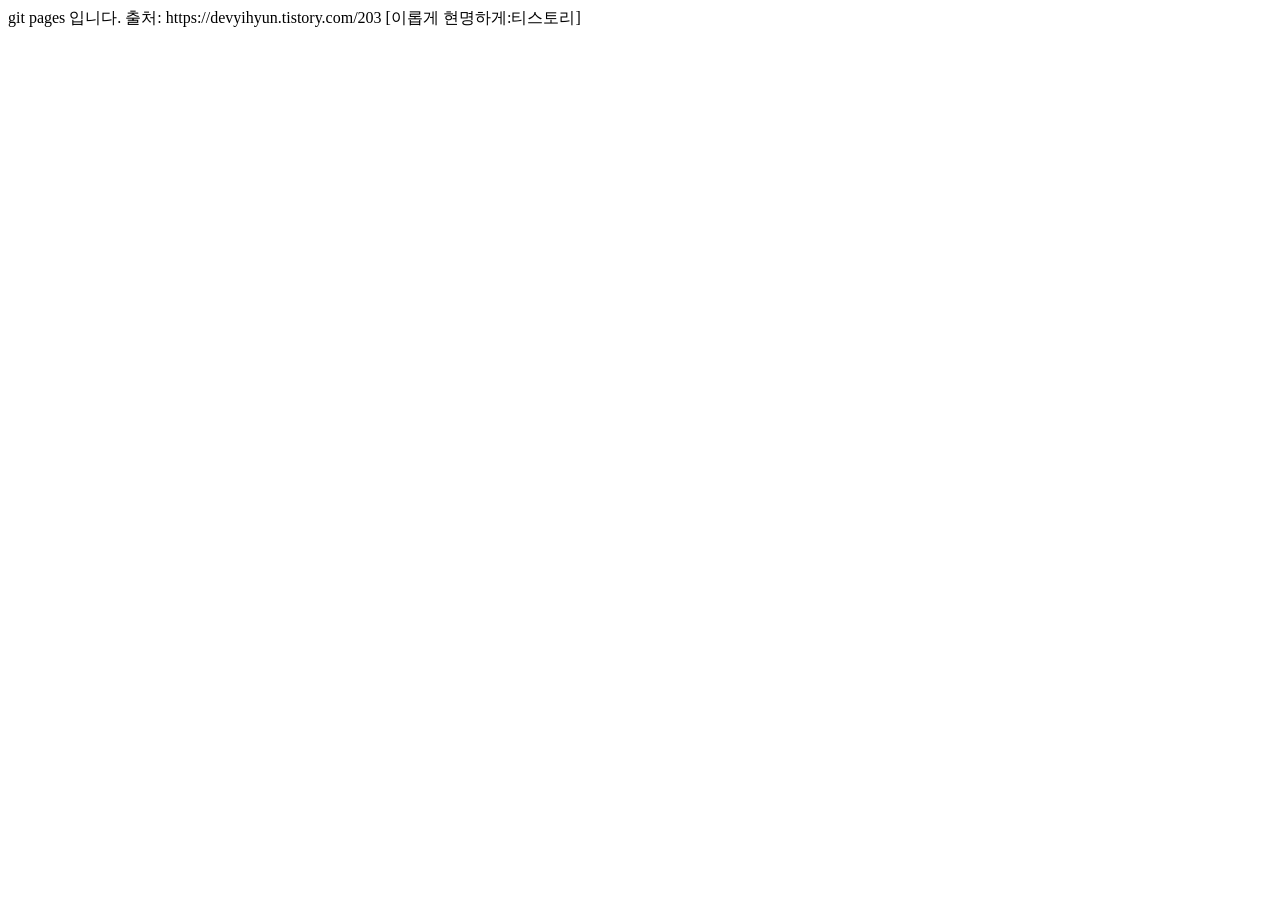
==== index.html @ c2d96368 "Add initial index.html file with basic structure and content" ====
<!-- index.html -->

<!DOCTYPE html>
<html lang="en">
<head>
    <meta charset="UTF-8">
    <meta name="viewport" content="width=device-width, initial-scale=1.0">
    <title>웹 호스팅</title>
</head>
<body>
    git pages 입니다.
</body>
</html>
출처: https://devyihyun.tistory.com/203 [이롭게 현명하게:티스토리]
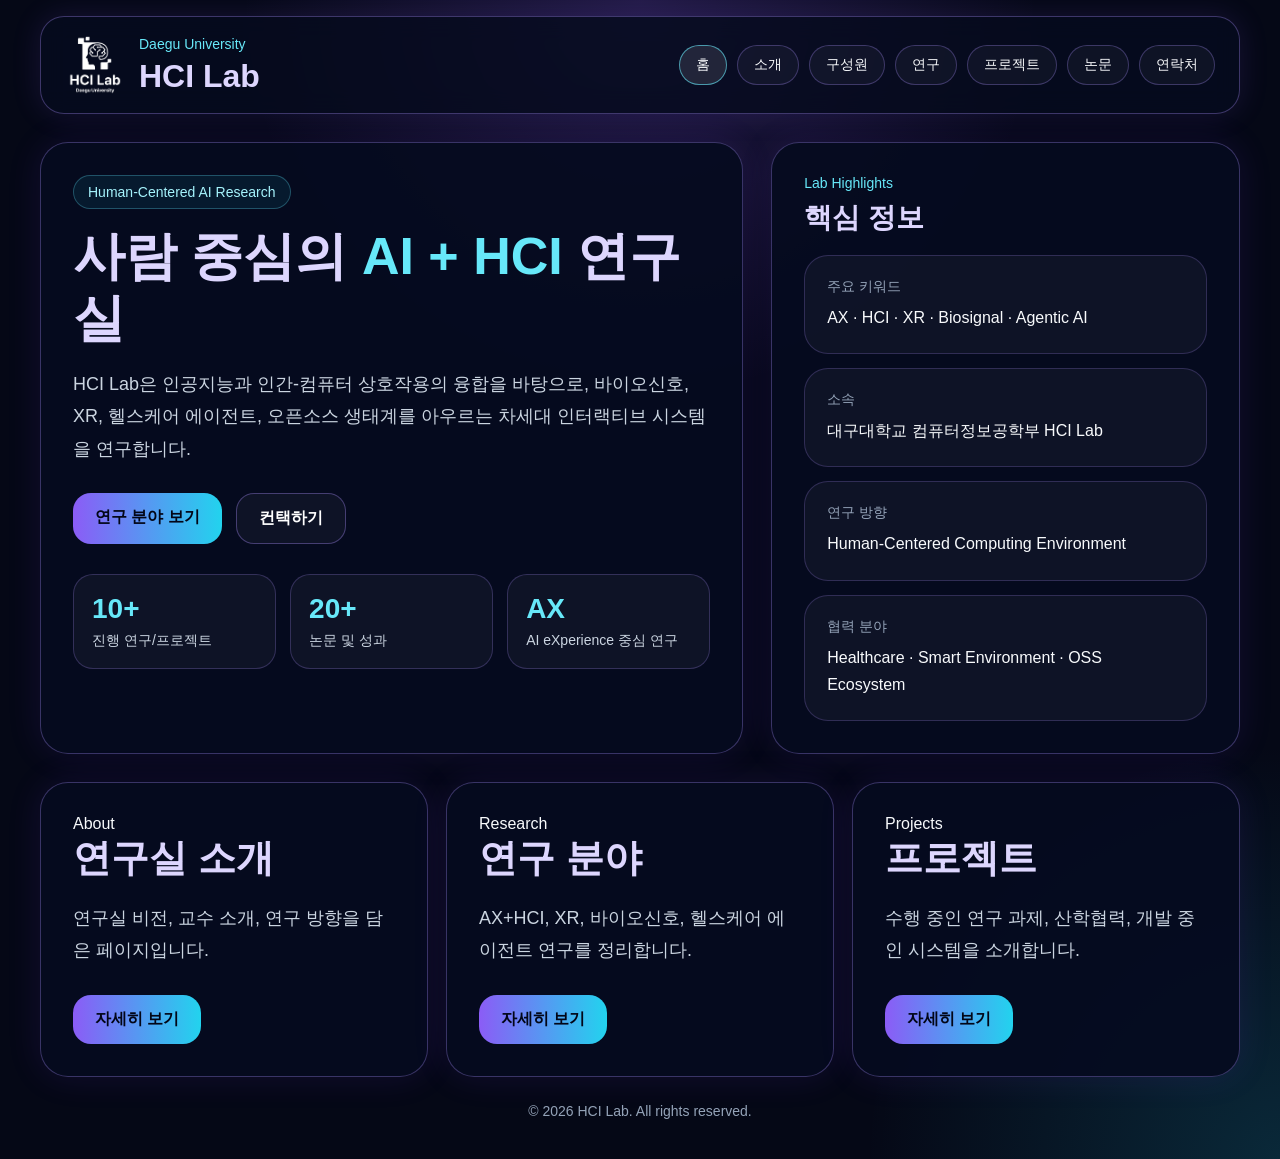
==== commit 09318c49: "03.27.22.09" ====
--- a/index.html
+++ b/index.html
@@ -1,14 +1,105 @@
-<!-- index.html -->
-
 <!DOCTYPE html>
-<html lang="en">
+<html lang="ko">
 <head>
-    <meta charset="UTF-8">
-    <meta name="viewport" content="width=device-width, initial-scale=1.0">
-    <title>웹 호스팅</title>
+  <meta charset="UTF-8" />
+  <meta name="viewport" content="width=device-width, initial-scale=1.0" />
+  <title>HCI Lab</title>
+  <link rel="stylesheet" href="styles.css" />
 </head>
 <body>
-    git pages 입니다.
+  <div class="container">
+    <header class="header">
+      <div class="header-row">
+        <div class="brand">
+            <img src="images/white_verti.png" alt="HCI Lab Logo" class="logo">
+
+            <div>
+                <div class="brand-small">Daegu University</div>
+                <h1 class="brand-title">HCI Lab</h1>
+            </div>
+        </div>
+        <nav class="nav">
+          <a href="index.html" class="active">홈</a>
+          <a href="about.html">소개</a>
+          <a href="members.html">구성원</a>
+          <a href="research.html">연구</a>
+          <a href="projects.html">프로젝트</a>
+          <a href="publications.html">논문</a>
+          <a href="contact.html">연락처</a>
+        </nav>
+      </div>
+    </header>
+
+    <section class="hero">
+      <div class="card">
+        <div class="badge">Human-Centered AI Research</div>
+        <h2>사람 중심의 <span class="accent">AI + HCI</span> 연구실</h2>
+        <p>
+          HCI Lab은 인공지능과 인간-컴퓨터 상호작용의 융합을 바탕으로,
+          바이오신호, XR, 헬스케어 에이전트, 오픈소스 생태계를 아우르는
+          차세대 인터랙티브 시스템을 연구합니다.
+        </p>
+        <div class="btn-group">
+          <a class="btn-primary" href="research.html">연구 분야 보기</a>
+          <a class="btn-secondary" href="contact.html">컨택하기</a>
+        </div>
+        <div class="stats">
+          <div class="stat"><strong>10+</strong><span class="label">진행 연구/프로젝트</span></div>
+          <div class="stat"><strong>20+</strong><span class="label">논문 및 성과</span></div>
+          <div class="stat"><strong>AX</strong><span class="label">AI eXperience 중심 연구</span></div>
+        </div>
+      </div>
+
+      <div class="card">
+        <div class="section-header" style="margin-bottom:18px;">
+          <div>
+            <div class="eyebrow">Lab Highlights</div>
+            <h3 style="font-size:28px;">핵심 정보</h3>
+          </div>
+        </div>
+        <div class="info-list">
+          <div class="info-item">
+            <div class="title">주요 키워드</div>
+            <div class="value">AX · HCI · XR · Biosignal · Agentic AI</div>
+          </div>
+          <div class="info-item">
+            <div class="title">소속</div>
+            <div class="value">대구대학교 컴퓨터정보공학부 HCI Lab</div>
+          </div>
+          <div class="info-item">
+            <div class="title">연구 방향</div>
+            <div class="value">Human-Centered Computing Environment</div>
+          </div>
+          <div class="info-item">
+            <div class="title">협력 분야</div>
+            <div class="value">Healthcare · Smart Environment · OSS Ecosystem</div>
+          </div>
+        </div>
+      </div>
+    </section>
+
+    <section class="section grid-3">
+      <div class="card">
+        <div class="eyebrow">About</div>
+        <h3 class="page-title">연구실 소개</h3>
+        <p class="text">연구실 비전, 교수 소개, 연구 방향을 담은 페이지입니다.</p>
+        <div class="btn-group"><a class="btn-primary" href="about.html">자세히 보기</a></div>
+      </div>
+      <div class="card">
+        <div class="eyebrow">Research</div>
+        <h3 class="page-title">연구 분야</h3>
+        <p class="text">AX+HCI, XR, 바이오신호, 헬스케어 에이전트 연구를 정리합니다.</p>
+        <div class="btn-group"><a class="btn-primary" href="research.html">자세히 보기</a></div>
+      </div>
+      <div class="card">
+        <div class="eyebrow">Projects</div>
+        <h3 class="page-title">프로젝트</h3>
+        <p class="text">수행 중인 연구 과제, 산학협력, 개발 중인 시스템을 소개합니다.</p>
+        <div class="btn-group"><a class="btn-primary" href="projects.html">자세히 보기</a></div>
+      </div>
+    </section>
+
+    <footer>© 2026 HCI Lab. All rights reserved.</footer>
+  </div>
 </body>
-</html>
-출처: https://devyihyun.tistory.com/203 [이롭게 현명하게:티스토리]+</html>
--- a/styles.css
+++ b/styles.css
@@ -0,0 +1,288 @@
+* { box-sizing: border-box; }
+html { scroll-behavior: smooth; }
+body {
+  margin: 0;
+  font-family: "Segoe UI", Arial, sans-serif;
+  background:
+    radial-gradient(circle at top, rgba(139, 92, 246, 0.22), transparent 30%),
+    radial-gradient(circle at bottom right, rgba(34, 211, 238, 0.16), transparent 24%),
+    #050816;
+  color: #f8fafc;
+}
+a { color: inherit; text-decoration: none; }
+.container {
+  width: min(1200px, calc(100% - 40px));
+  margin: 0 auto;
+}
+.header {
+  position: sticky;
+  top: 0;
+  z-index: 10;
+  margin-top: 16px;
+  padding: 18px 24px;
+  border: 1px solid rgba(167, 139, 250, 0.35);
+  border-radius: 24px;
+  background: rgba(7, 11, 31, 0.82);
+  backdrop-filter: blur(12px);
+  box-shadow: 0 0 30px rgba(139, 92, 246, 0.14);
+}
+.header-row {
+  display: flex;
+  justify-content: space-between;
+  align-items: center;
+  gap: 20px;
+  flex-wrap: wrap;
+}
+.brand-small {
+  color: #67e8f9;
+  font-size: 14px;
+  margin-bottom: 6px;
+}
+.brand-title {
+  font-size: 32px;
+  font-weight: 800;
+  color: #ddd6fe;
+  margin: 0;
+}
+.nav {
+  display: flex;
+  flex-wrap: wrap;
+  gap: 10px;
+}
+.nav a {
+  padding: 10px 16px;
+  border-radius: 999px;
+  border: 1px solid rgba(167, 139, 250, 0.3);
+  background: rgba(255, 255, 255, 0.04);
+  font-size: 14px;
+  transition: 0.2s ease;
+}
+.nav a:hover,
+.nav a.active {
+  border-color: rgba(103, 232, 249, 0.6);
+  background: rgba(255, 255, 255, 0.1);
+}
+.hero {
+  display: grid;
+  grid-template-columns: 1.2fr 0.8fr;
+  gap: 28px;
+  margin-top: 28px;
+}
+.card {
+  background: rgba(6, 11, 32, 0.92);
+  border: 1px solid rgba(167, 139, 250, 0.32);
+  border-radius: 28px;
+  padding: 32px;
+  box-shadow: 0 0 35px rgba(124, 58, 237, 0.12);
+}
+.badge {
+  display: inline-block;
+  padding: 8px 14px;
+  border-radius: 999px;
+  border: 1px solid rgba(103, 232, 249, 0.28);
+  background: rgba(34, 211, 238, 0.08);
+  color: #a5f3fc;
+  font-size: 14px;
+  margin-bottom: 16px;
+}
+.hero h2 {
+  margin: 0;
+  font-size: 52px;
+  line-height: 1.2;
+  color: #ddd6fe;
+}
+.accent { color: #67e8f9; }
+.hero p,
+.page-intro,
+.lead,
+.text {
+  color: #cbd5e1;
+  font-size: 18px;
+  line-height: 1.8;
+}
+.btn-group {
+  display: flex;
+  gap: 14px;
+  flex-wrap: wrap;
+  margin-top: 28px;
+}
+.btn-primary, .btn-secondary {
+  display: inline-block;
+  padding: 14px 22px;
+  border-radius: 18px;
+  font-weight: 700;
+  transition: transform 0.2s ease, opacity 0.2s ease;
+}
+.btn-primary {
+  background: linear-gradient(90deg, #8b5cf6, #22d3ee);
+  color: #020617;
+}
+.btn-secondary {
+  border: 1px solid rgba(167, 139, 250, 0.36);
+  background: rgba(255, 255, 255, 0.04);
+  color: white;
+}
+.btn-primary:hover, .btn-secondary:hover { transform: translateY(-1px); opacity: 0.95; }
+.stats {
+  display: grid;
+  grid-template-columns: repeat(3, 1fr);
+  gap: 14px;
+  margin-top: 30px;
+}
+.stat {
+  padding: 18px;
+  border-radius: 20px;
+  border: 1px solid rgba(167, 139, 250, 0.24);
+  background: rgba(255, 255, 255, 0.04);
+}
+.stat strong {
+  display: block;
+  font-size: 28px;
+  color: #67e8f9;
+  margin-bottom: 6px;
+}
+.label {
+  font-size: 14px;
+  color: #cbd5e1;
+}
+.info-list, .stack, .list-grid { display: grid; gap: 14px; }
+.info-item, .box, .paper-box, .member-box, .contact-card {
+  padding: 22px;
+  border-radius: 24px;
+  border: 1px solid rgba(167, 139, 250, 0.22);
+  background: rgba(255, 255, 255, 0.04);
+}
+.info-item .title,
+.meta-title,
+.contact-item .title {
+  font-size: 14px;
+  color: #94a3b8;
+  margin-bottom: 8px;
+}
+.info-item .value,
+.meta-value,
+.contact-item .value {
+  font-size: 16px;
+  color: #f8fafc;
+  line-height: 1.7;
+}
+.section {
+  margin-top: 28px;
+}
+.section-header {
+  display: flex;
+  justify-content: space-between;
+  align-items: end;
+  gap: 20px;
+  margin-bottom: 22px;
+  flex-wrap: wrap;
+}
+.section-header .eyebrow {
+  color: #67e8f9;
+  font-size: 14px;
+  margin-bottom: 8px;
+}
+.section-header h1,
+.section-header h2,
+.section-header h3,
+.page-title {
+  margin: 0;
+  font-size: 38px;
+  color: #ddd6fe;
+}
+.section-note {
+  font-size: 14px;
+  color: #94a3b8;
+}
+.grid-4 {
+  display: grid;
+  grid-template-columns: repeat(4, 1fr);
+  gap: 18px;
+}
+.grid-3 {
+  display: grid;
+  grid-template-columns: repeat(3, 1fr);
+  gap: 18px;
+}
+.grid-2 {
+  display: grid;
+  grid-template-columns: 1fr 0.9fr;
+  gap: 28px;
+}
+.bar {
+  width: 72px;
+  height: 6px;
+  border-radius: 999px;
+  background: linear-gradient(90deg, #8b5cf6, #22d3ee);
+  margin-bottom: 16px;
+}
+.box h4, .paper-box h4, .member-box h4 {
+  margin: 0 0 12px;
+  font-size: 22px;
+  color: #ffffff;
+}
+.box p, .paper-box p, .member-box p {
+  margin: 0;
+  color: #cbd5e1;
+  line-height: 1.8;
+  font-size: 15px;
+}
+.tag {
+  display: inline-block;
+  font-size: 12px;
+  color: #a5f3fc;
+  border: 1px solid rgba(103, 232, 249, 0.24);
+  background: rgba(34, 211, 238, 0.08);
+  padding: 6px 10px;
+  border-radius: 999px;
+  margin-bottom: 12px;
+}
+.members {
+  display: grid;
+  grid-template-columns: repeat(3, 1fr);
+  gap: 18px;
+}
+.avatar {
+  width: 84px;
+  height: 84px;
+  border-radius: 50%;
+  margin: 0 auto 16px;
+  border: 1px solid rgba(103, 232, 249, 0.3);
+  background: linear-gradient(135deg, rgba(139, 92, 246, 0.3), rgba(34, 211, 238, 0.24));
+}
+.member-box { text-align: center; }
+.contact-item { margin-bottom: 16px; }
+.contact-item:last-child { margin-bottom: 0; }
+.page-hero {
+  margin-top: 28px;
+}
+footer {
+  text-align: center;
+  color: #94a3b8;
+  padding: 26px 0 40px;
+  font-size: 14px;
+}
+@media (max-width: 1024px) {
+  .hero, .grid-2, .grid-4, .grid-3, .members { grid-template-columns: 1fr 1fr; }
+  .hero { grid-template-columns: 1fr; }
+}
+@media (max-width: 700px) {
+  .container { width: min(100% - 24px, 1200px); }
+  .brand-title { font-size: 26px; }
+  .hero h2 { font-size: 36px; }
+  .section-header h1, .section-header h2, .section-header h3, .page-title { font-size: 28px; }
+  .stats, .grid-4, .grid-3, .grid-2, .members { grid-template-columns: 1fr; }
+  .card, .header { padding: 22px; }
+}
+
+.brand {
+    display: flex;
+    align-items: center;
+    gap: 14px;
+}
+
+.logo {
+    width: 60px;
+    height: 60px;
+    object-fit: contain;
+}
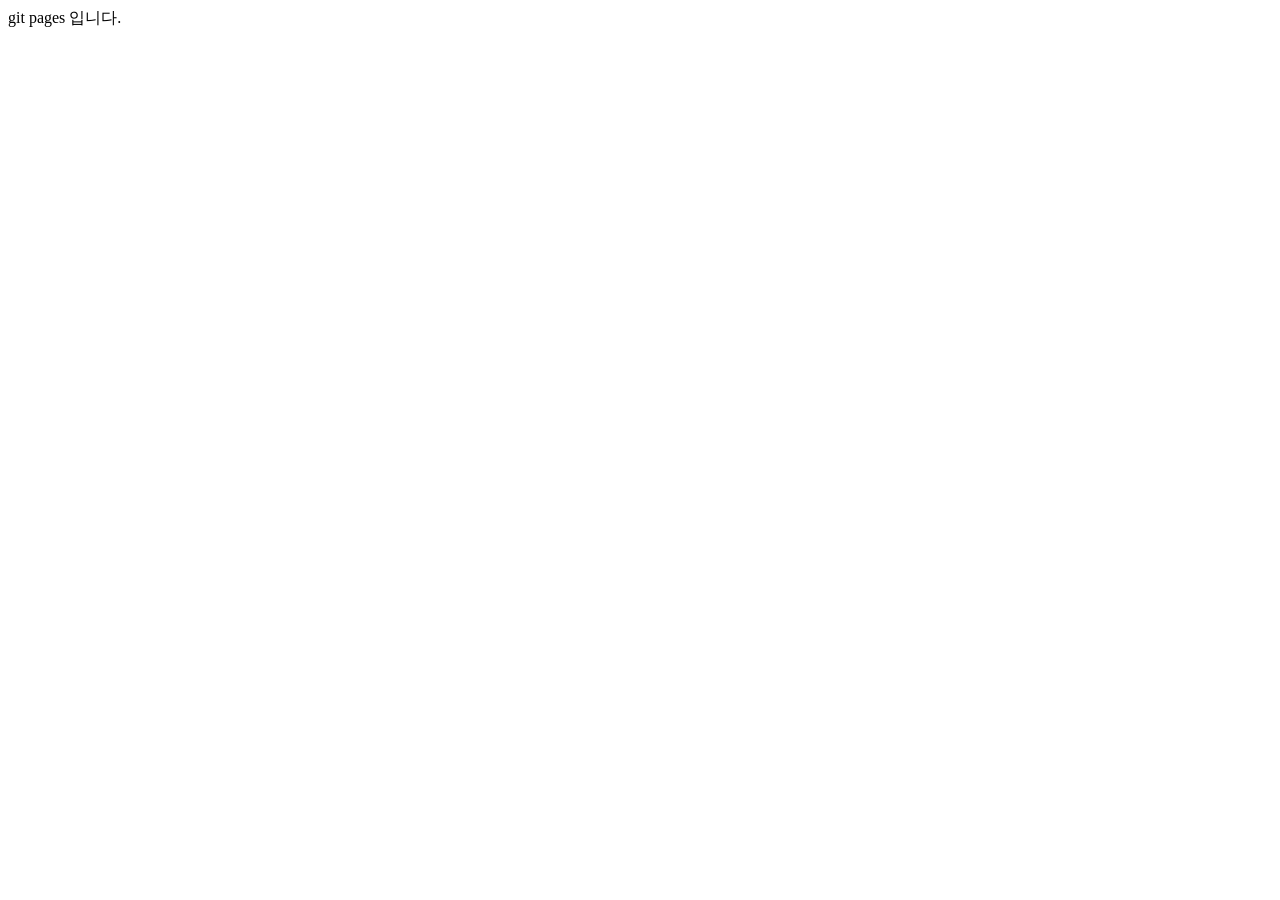
==== commit a9185af9: "03.27.22.09" ====
--- a/index.html
+++ b/index.html
@@ -1,105 +1,13 @@
+<!-- index.html -->
+
 <!DOCTYPE html>
-<html lang="ko">
+<html lang="en">
 <head>
-  <meta charset="UTF-8" />
-  <meta name="viewport" content="width=device-width, initial-scale=1.0" />
-  <title>HCI Lab</title>
-  <link rel="stylesheet" href="styles.css" />
+    <meta charset="UTF-8">
+    <meta name="viewport" content="width=device-width, initial-scale=1.0">
+    <title>웹 호스팅</title>
 </head>
 <body>
-  <div class="container">
-    <header class="header">
-      <div class="header-row">
-        <div class="brand">
-            <img src="images/white_verti.png" alt="HCI Lab Logo" class="logo">
-
-            <div>
-                <div class="brand-small">Daegu University</div>
-                <h1 class="brand-title">HCI Lab</h1>
-            </div>
-        </div>
-        <nav class="nav">
-          <a href="index.html" class="active">홈</a>
-          <a href="about.html">소개</a>
-          <a href="members.html">구성원</a>
-          <a href="research.html">연구</a>
-          <a href="projects.html">프로젝트</a>
-          <a href="publications.html">논문</a>
-          <a href="contact.html">연락처</a>
-        </nav>
-      </div>
-    </header>
-
-    <section class="hero">
-      <div class="card">
-        <div class="badge">Human-Centered AI Research</div>
-        <h2>사람 중심의 <span class="accent">AI + HCI</span> 연구실</h2>
-        <p>
-          HCI Lab은 인공지능과 인간-컴퓨터 상호작용의 융합을 바탕으로,
-          바이오신호, XR, 헬스케어 에이전트, 오픈소스 생태계를 아우르는
-          차세대 인터랙티브 시스템을 연구합니다.
-        </p>
-        <div class="btn-group">
-          <a class="btn-primary" href="research.html">연구 분야 보기</a>
-          <a class="btn-secondary" href="contact.html">컨택하기</a>
-        </div>
-        <div class="stats">
-          <div class="stat"><strong>10+</strong><span class="label">진행 연구/프로젝트</span></div>
-          <div class="stat"><strong>20+</strong><span class="label">논문 및 성과</span></div>
-          <div class="stat"><strong>AX</strong><span class="label">AI eXperience 중심 연구</span></div>
-        </div>
-      </div>
-
-      <div class="card">
-        <div class="section-header" style="margin-bottom:18px;">
-          <div>
-            <div class="eyebrow">Lab Highlights</div>
-            <h3 style="font-size:28px;">핵심 정보</h3>
-          </div>
-        </div>
-        <div class="info-list">
-          <div class="info-item">
-            <div class="title">주요 키워드</div>
-            <div class="value">AX · HCI · XR · Biosignal · Agentic AI</div>
-          </div>
-          <div class="info-item">
-            <div class="title">소속</div>
-            <div class="value">대구대학교 컴퓨터정보공학부 HCI Lab</div>
-          </div>
-          <div class="info-item">
-            <div class="title">연구 방향</div>
-            <div class="value">Human-Centered Computing Environment</div>
-          </div>
-          <div class="info-item">
-            <div class="title">협력 분야</div>
-            <div class="value">Healthcare · Smart Environment · OSS Ecosystem</div>
-          </div>
-        </div>
-      </div>
-    </section>
-
-    <section class="section grid-3">
-      <div class="card">
-        <div class="eyebrow">About</div>
-        <h3 class="page-title">연구실 소개</h3>
-        <p class="text">연구실 비전, 교수 소개, 연구 방향을 담은 페이지입니다.</p>
-        <div class="btn-group"><a class="btn-primary" href="about.html">자세히 보기</a></div>
-      </div>
-      <div class="card">
-        <div class="eyebrow">Research</div>
-        <h3 class="page-title">연구 분야</h3>
-        <p class="text">AX+HCI, XR, 바이오신호, 헬스케어 에이전트 연구를 정리합니다.</p>
-        <div class="btn-group"><a class="btn-primary" href="research.html">자세히 보기</a></div>
-      </div>
-      <div class="card">
-        <div class="eyebrow">Projects</div>
-        <h3 class="page-title">프로젝트</h3>
-        <p class="text">수행 중인 연구 과제, 산학협력, 개발 중인 시스템을 소개합니다.</p>
-        <div class="btn-group"><a class="btn-primary" href="projects.html">자세히 보기</a></div>
-      </div>
-    </section>
-
-    <footer>© 2026 HCI Lab. All rights reserved.</footer>
-  </div>
+    git pages 입니다.
 </body>
-</html>+</html>
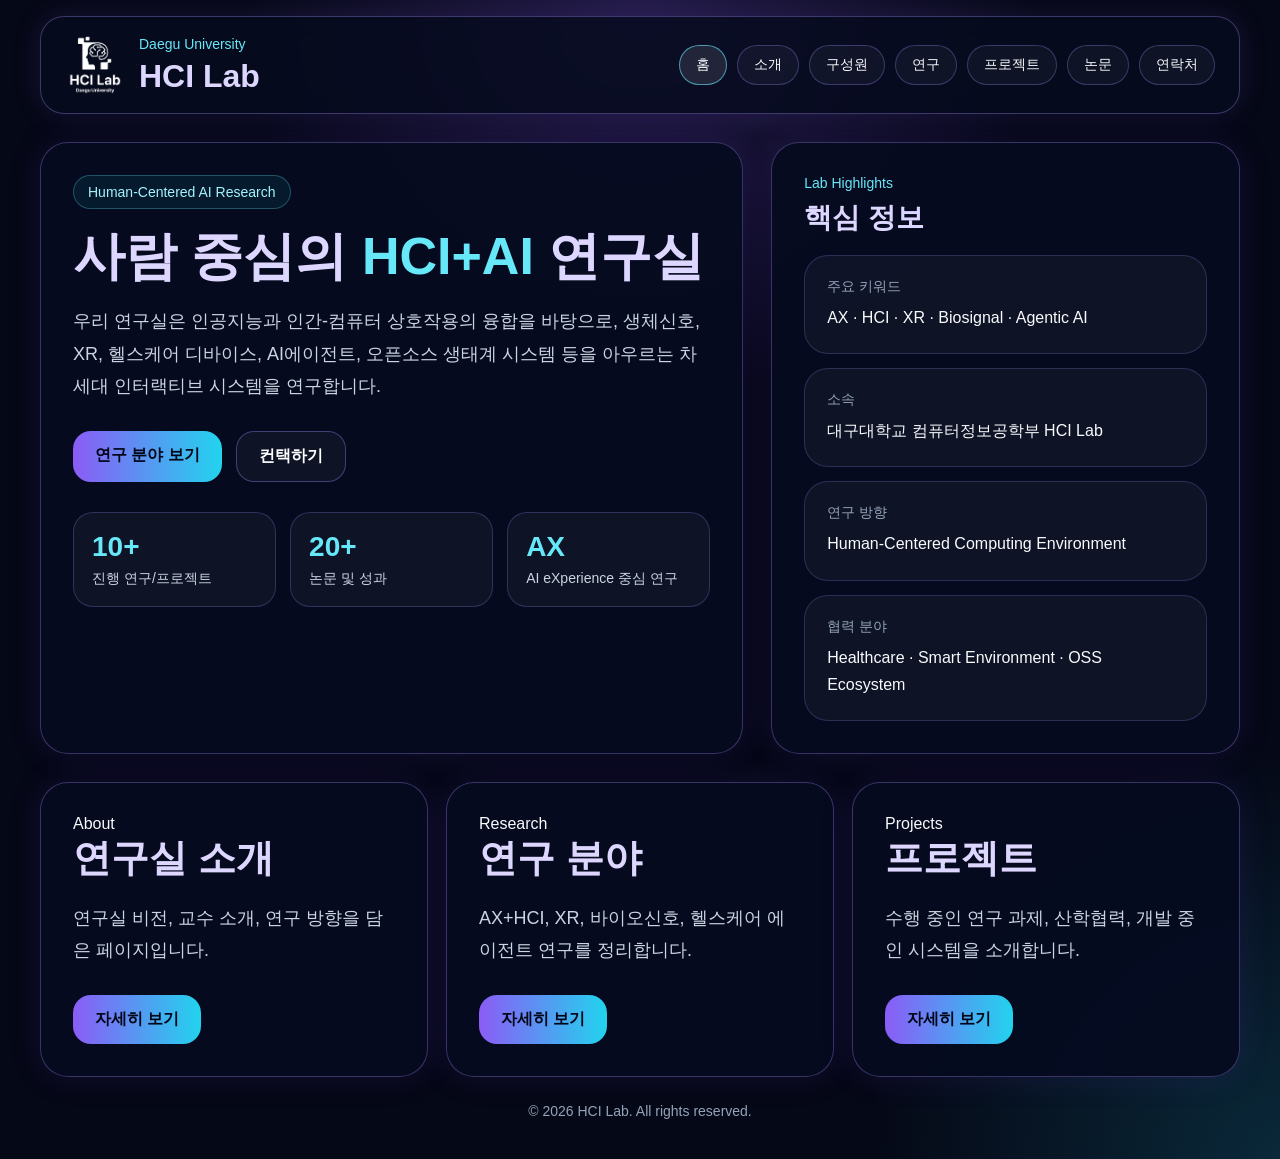
==== commit 752408ac: "update index page" ====
--- a/index.html
+++ b/index.html
@@ -1,13 +1,105 @@
-<!-- index.html -->
-
 <!DOCTYPE html>
-<html lang="en">
+<html lang="ko">
 <head>
-    <meta charset="UTF-8">
-    <meta name="viewport" content="width=device-width, initial-scale=1.0">
-    <title>웹 호스팅</title>
+  <meta charset="UTF-8" />
+  <meta name="viewport" content="width=device-width, initial-scale=1.0" />
+  <title>HCI Lab</title>
+  <link rel="stylesheet" href="styles.css" />
 </head>
 <body>
-    git pages 입니다.
+  <div class="container">
+    <header class="header">
+      <div class="header-row">
+        <div class="brand">
+            <img src="images/white_verti.png" alt="HCI Lab Logo" class="logo">
+
+            <div>
+                <div class="brand-small">Daegu University</div>
+                <h1 class="brand-title">HCI Lab</h1>
+            </div>
+        </div>
+        <nav class="nav">
+          <a href="index.html" class="active">홈</a>
+          <a href="about.html">소개</a>
+          <a href="members.html">구성원</a>
+          <a href="research.html">연구</a>
+          <a href="projects.html">프로젝트</a>
+          <a href="publications.html">논문</a>
+          <a href="contact.html">연락처</a>
+        </nav>
+      </div>
+    </header>
+
+    <section class="hero">
+      <div class="card">
+        <div class="badge">Human-Centered AI Research</div>
+        <h2>사람 중심의 <span class="accent">HCI+AI</span> 연구실</h2>
+        <p>
+          우리 연구실은 인공지능과 인간-컴퓨터 상호작용의 융합을 바탕으로,
+          생체신호, XR, 헬스케어 디바이스, AI에이전트, 오픈소스 생태계 시스템 등을 아우르는
+          차세대 인터랙티브 시스템을 연구합니다.
+        </p>
+        <div class="btn-group">
+          <a class="btn-primary" href="research.html">연구 분야 보기</a>
+          <a class="btn-secondary" href="contact.html">컨택하기</a>
+        </div>
+        <div class="stats">
+          <div class="stat"><strong>10+</strong><span class="label">진행 연구/프로젝트</span></div>
+          <div class="stat"><strong>20+</strong><span class="label">논문 및 성과</span></div>
+          <div class="stat"><strong>AX</strong><span class="label">AI eXperience 중심 연구</span></div>
+        </div>
+      </div>
+
+      <div class="card">
+        <div class="section-header" style="margin-bottom:18px;">
+          <div>
+            <div class="eyebrow">Lab Highlights</div>
+            <h3 style="font-size:28px;">핵심 정보</h3>
+          </div>
+        </div>
+        <div class="info-list">
+          <div class="info-item">
+            <div class="title">주요 키워드</div>
+            <div class="value">AX · HCI · XR · Biosignal · Agentic AI</div>
+          </div>
+          <div class="info-item">
+            <div class="title">소속</div>
+            <div class="value">대구대학교 컴퓨터정보공학부 HCI Lab</div>
+          </div>
+          <div class="info-item">
+            <div class="title">연구 방향</div>
+            <div class="value">Human-Centered Computing Environment</div>
+          </div>
+          <div class="info-item">
+            <div class="title">협력 분야</div>
+            <div class="value">Healthcare · Smart Environment · OSS Ecosystem</div>
+          </div>
+        </div>
+      </div>
+    </section>
+
+    <section class="section grid-3">
+      <div class="card">
+        <div class="eyebrow">About</div>
+        <h3 class="page-title">연구실 소개</h3>
+        <p class="text">연구실 비전, 교수 소개, 연구 방향을 담은 페이지입니다.</p>
+        <div class="btn-group"><a class="btn-primary" href="about.html">자세히 보기</a></div>
+      </div>
+      <div class="card">
+        <div class="eyebrow">Research</div>
+        <h3 class="page-title">연구 분야</h3>
+        <p class="text">AX+HCI, XR, 바이오신호, 헬스케어 에이전트 연구를 정리합니다.</p>
+        <div class="btn-group"><a class="btn-primary" href="research.html">자세히 보기</a></div>
+      </div>
+      <div class="card">
+        <div class="eyebrow">Projects</div>
+        <h3 class="page-title">프로젝트</h3>
+        <p class="text">수행 중인 연구 과제, 산학협력, 개발 중인 시스템을 소개합니다.</p>
+        <div class="btn-group"><a class="btn-primary" href="projects.html">자세히 보기</a></div>
+      </div>
+    </section>
+
+    <footer>© 2026 HCI Lab. All rights reserved.</footer>
+  </div>
 </body>
-</html>
+</html>
--- a/styles.css
+++ b/styles.css
@@ -0,0 +1,288 @@
+* { box-sizing: border-box; }
+html { scroll-behavior: smooth; }
+body {
+  margin: 0;
+  font-family: "Segoe UI", Arial, sans-serif;
+  background:
+    radial-gradient(circle at top, rgba(139, 92, 246, 0.22), transparent 30%),
+    radial-gradient(circle at bottom right, rgba(34, 211, 238, 0.16), transparent 24%),
+    #050816;
+  color: #f8fafc;
+}
+a { color: inherit; text-decoration: none; }
+.container {
+  width: min(1200px, calc(100% - 40px));
+  margin: 0 auto;
+}
+.header {
+  position: sticky;
+  top: 0;
+  z-index: 10;
+  margin-top: 16px;
+  padding: 18px 24px;
+  border: 1px solid rgba(167, 139, 250, 0.35);
+  border-radius: 24px;
+  background: rgba(7, 11, 31, 0.82);
+  backdrop-filter: blur(12px);
+  box-shadow: 0 0 30px rgba(139, 92, 246, 0.14);
+}
+.header-row {
+  display: flex;
+  justify-content: space-between;
+  align-items: center;
+  gap: 20px;
+  flex-wrap: wrap;
+}
+.brand-small {
+  color: #67e8f9;
+  font-size: 14px;
+  margin-bottom: 6px;
+}
+.brand-title {
+  font-size: 32px;
+  font-weight: 800;
+  color: #ddd6fe;
+  margin: 0;
+}
+.nav {
+  display: flex;
+  flex-wrap: wrap;
+  gap: 10px;
+}
+.nav a {
+  padding: 10px 16px;
+  border-radius: 999px;
+  border: 1px solid rgba(167, 139, 250, 0.3);
+  background: rgba(255, 255, 255, 0.04);
+  font-size: 14px;
+  transition: 0.2s ease;
+}
+.nav a:hover,
+.nav a.active {
+  border-color: rgba(103, 232, 249, 0.6);
+  background: rgba(255, 255, 255, 0.1);
+}
+.hero {
+  display: grid;
+  grid-template-columns: 1.2fr 0.8fr;
+  gap: 28px;
+  margin-top: 28px;
+}
+.card {
+  background: rgba(6, 11, 32, 0.92);
+  border: 1px solid rgba(167, 139, 250, 0.32);
+  border-radius: 28px;
+  padding: 32px;
+  box-shadow: 0 0 35px rgba(124, 58, 237, 0.12);
+}
+.badge {
+  display: inline-block;
+  padding: 8px 14px;
+  border-radius: 999px;
+  border: 1px solid rgba(103, 232, 249, 0.28);
+  background: rgba(34, 211, 238, 0.08);
+  color: #a5f3fc;
+  font-size: 14px;
+  margin-bottom: 16px;
+}
+.hero h2 {
+  margin: 0;
+  font-size: 52px;
+  line-height: 1.2;
+  color: #ddd6fe;
+}
+.accent { color: #67e8f9; }
+.hero p,
+.page-intro,
+.lead,
+.text {
+  color: #cbd5e1;
+  font-size: 18px;
+  line-height: 1.8;
+}
+.btn-group {
+  display: flex;
+  gap: 14px;
+  flex-wrap: wrap;
+  margin-top: 28px;
+}
+.btn-primary, .btn-secondary {
+  display: inline-block;
+  padding: 14px 22px;
+  border-radius: 18px;
+  font-weight: 700;
+  transition: transform 0.2s ease, opacity 0.2s ease;
+}
+.btn-primary {
+  background: linear-gradient(90deg, #8b5cf6, #22d3ee);
+  color: #020617;
+}
+.btn-secondary {
+  border: 1px solid rgba(167, 139, 250, 0.36);
+  background: rgba(255, 255, 255, 0.04);
+  color: white;
+}
+.btn-primary:hover, .btn-secondary:hover { transform: translateY(-1px); opacity: 0.95; }
+.stats {
+  display: grid;
+  grid-template-columns: repeat(3, 1fr);
+  gap: 14px;
+  margin-top: 30px;
+}
+.stat {
+  padding: 18px;
+  border-radius: 20px;
+  border: 1px solid rgba(167, 139, 250, 0.24);
+  background: rgba(255, 255, 255, 0.04);
+}
+.stat strong {
+  display: block;
+  font-size: 28px;
+  color: #67e8f9;
+  margin-bottom: 6px;
+}
+.label {
+  font-size: 14px;
+  color: #cbd5e1;
+}
+.info-list, .stack, .list-grid { display: grid; gap: 14px; }
+.info-item, .box, .paper-box, .member-box, .contact-card {
+  padding: 22px;
+  border-radius: 24px;
+  border: 1px solid rgba(167, 139, 250, 0.22);
+  background: rgba(255, 255, 255, 0.04);
+}
+.info-item .title,
+.meta-title,
+.contact-item .title {
+  font-size: 14px;
+  color: #94a3b8;
+  margin-bottom: 8px;
+}
+.info-item .value,
+.meta-value,
+.contact-item .value {
+  font-size: 16px;
+  color: #f8fafc;
+  line-height: 1.7;
+}
+.section {
+  margin-top: 28px;
+}
+.section-header {
+  display: flex;
+  justify-content: space-between;
+  align-items: end;
+  gap: 20px;
+  margin-bottom: 22px;
+  flex-wrap: wrap;
+}
+.section-header .eyebrow {
+  color: #67e8f9;
+  font-size: 14px;
+  margin-bottom: 8px;
+}
+.section-header h1,
+.section-header h2,
+.section-header h3,
+.page-title {
+  margin: 0;
+  font-size: 38px;
+  color: #ddd6fe;
+}
+.section-note {
+  font-size: 14px;
+  color: #94a3b8;
+}
+.grid-4 {
+  display: grid;
+  grid-template-columns: repeat(4, 1fr);
+  gap: 18px;
+}
+.grid-3 {
+  display: grid;
+  grid-template-columns: repeat(3, 1fr);
+  gap: 18px;
+}
+.grid-2 {
+  display: grid;
+  grid-template-columns: 1fr 0.9fr;
+  gap: 28px;
+}
+.bar {
+  width: 72px;
+  height: 6px;
+  border-radius: 999px;
+  background: linear-gradient(90deg, #8b5cf6, #22d3ee);
+  margin-bottom: 16px;
+}
+.box h4, .paper-box h4, .member-box h4 {
+  margin: 0 0 12px;
+  font-size: 22px;
+  color: #ffffff;
+}
+.box p, .paper-box p, .member-box p {
+  margin: 0;
+  color: #cbd5e1;
+  line-height: 1.8;
+  font-size: 15px;
+}
+.tag {
+  display: inline-block;
+  font-size: 12px;
+  color: #a5f3fc;
+  border: 1px solid rgba(103, 232, 249, 0.24);
+  background: rgba(34, 211, 238, 0.08);
+  padding: 6px 10px;
+  border-radius: 999px;
+  margin-bottom: 12px;
+}
+.members {
+  display: grid;
+  grid-template-columns: repeat(3, 1fr);
+  gap: 18px;
+}
+.avatar {
+  width: 84px;
+  height: 84px;
+  border-radius: 50%;
+  margin: 0 auto 16px;
+  border: 1px solid rgba(103, 232, 249, 0.3);
+  background: linear-gradient(135deg, rgba(139, 92, 246, 0.3), rgba(34, 211, 238, 0.24));
+}
+.member-box { text-align: center; }
+.contact-item { margin-bottom: 16px; }
+.contact-item:last-child { margin-bottom: 0; }
+.page-hero {
+  margin-top: 28px;
+}
+footer {
+  text-align: center;
+  color: #94a3b8;
+  padding: 26px 0 40px;
+  font-size: 14px;
+}
+@media (max-width: 1024px) {
+  .hero, .grid-2, .grid-4, .grid-3, .members { grid-template-columns: 1fr 1fr; }
+  .hero { grid-template-columns: 1fr; }
+}
+@media (max-width: 700px) {
+  .container { width: min(100% - 24px, 1200px); }
+  .brand-title { font-size: 26px; }
+  .hero h2 { font-size: 36px; }
+  .section-header h1, .section-header h2, .section-header h3, .page-title { font-size: 28px; }
+  .stats, .grid-4, .grid-3, .grid-2, .members { grid-template-columns: 1fr; }
+  .card, .header { padding: 22px; }
+}
+
+.brand {
+    display: flex;
+    align-items: center;
+    gap: 14px;
+}
+
+.logo {
+    width: 60px;
+    height: 60px;
+    object-fit: contain;
+}
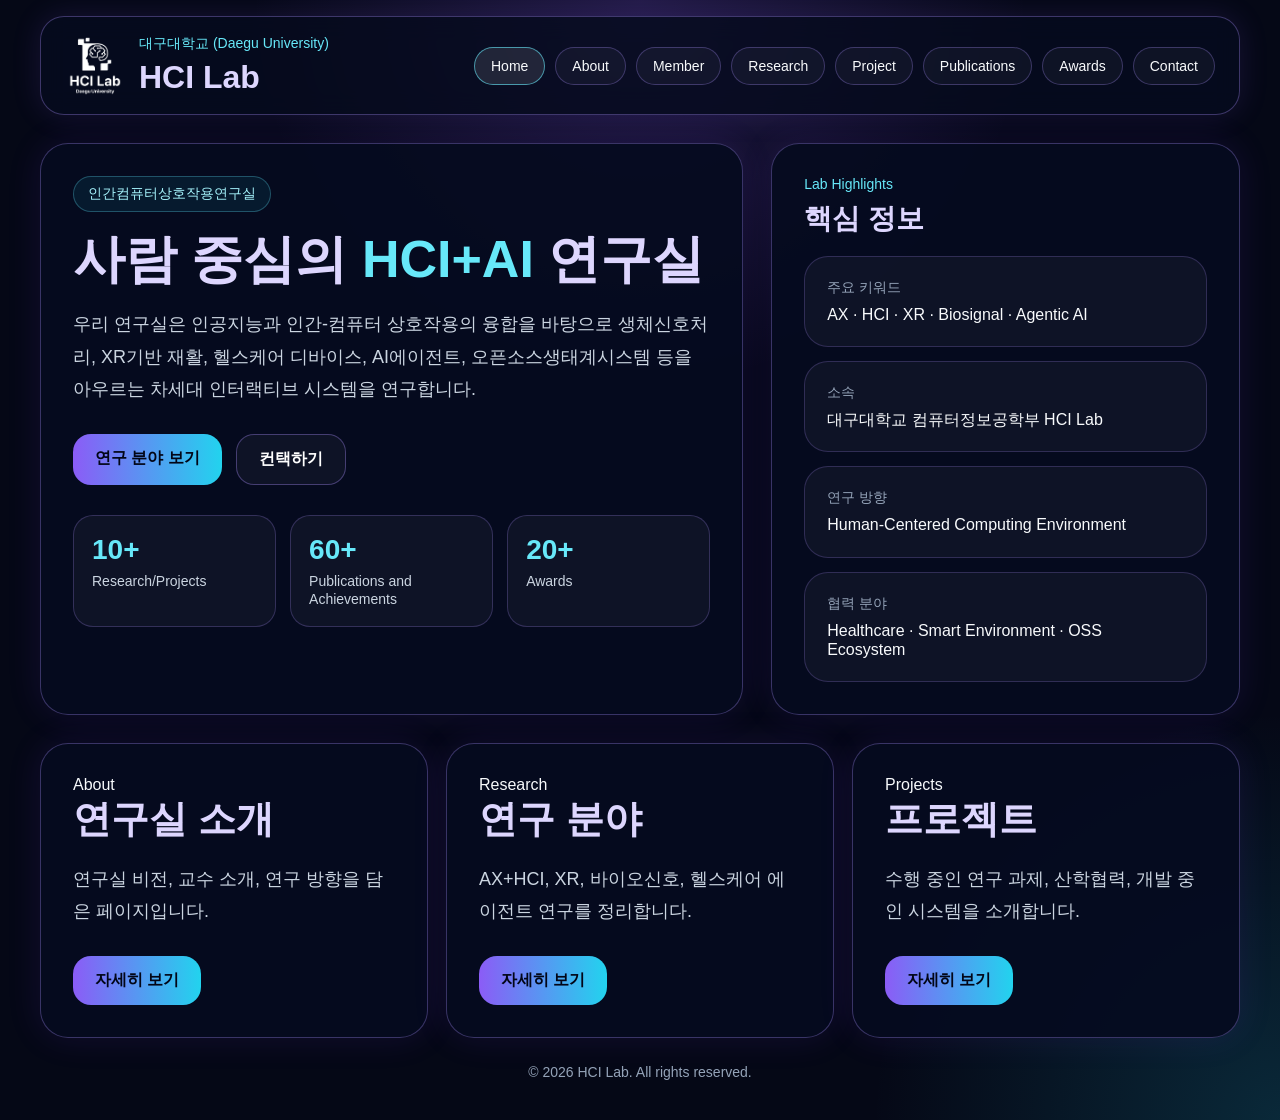
==== commit b6053519: "0327.23.41" ====
--- a/index.html
+++ b/index.html
@@ -14,29 +14,30 @@
             <img src="images/white_verti.png" alt="HCI Lab Logo" class="logo">
 
             <div>
-                <div class="brand-small">Daegu University</div>
+                <div class="brand-small">대구대학교 (Daegu University)</div>
                 <h1 class="brand-title">HCI Lab</h1>
             </div>
         </div>
         <nav class="nav">
-          <a href="index.html" class="active">홈</a>
-          <a href="about.html">소개</a>
-          <a href="members.html">구성원</a>
-          <a href="research.html">연구</a>
-          <a href="projects.html">프로젝트</a>
-          <a href="publications.html">논문</a>
-          <a href="contact.html">연락처</a>
+          <a href="index.html" class="active">Home</a>
+          <a href="about.html">About</a>
+          <a href="members.html">Member</a>
+          <a href="research.html">Research</a>
+          <a href="projects.html">Project</a>
+          <a href="publications.html">Publications</a>
+          <a href="awards.html">Awards</a>
+          <a href="contact.html">Contact</a>
         </nav>
       </div>
     </header>
 
     <section class="hero">
       <div class="card">
-        <div class="badge">Human-Centered AI Research</div>
+        <div class="badge">인간컴퓨터상호작용연구실</div>
         <h2>사람 중심의 <span class="accent">HCI+AI</span> 연구실</h2>
         <p>
-          우리 연구실은 인공지능과 인간-컴퓨터 상호작용의 융합을 바탕으로,
-          생체신호, XR, 헬스케어 디바이스, AI에이전트, 오픈소스 생태계 시스템 등을 아우르는
+          우리 연구실은 인공지능과 인간-컴퓨터 상호작용의 융합을 바탕으로
+          생체신호처리, XR기반 재활, 헬스케어 디바이스, AI에이전트, 오픈소스생태계시스템 등을 아우르는
           차세대 인터랙티브 시스템을 연구합니다.
         </p>
         <div class="btn-group">
@@ -44,9 +45,9 @@
           <a class="btn-secondary" href="contact.html">컨택하기</a>
         </div>
         <div class="stats">
-          <div class="stat"><strong>10+</strong><span class="label">진행 연구/프로젝트</span></div>
-          <div class="stat"><strong>20+</strong><span class="label">논문 및 성과</span></div>
-          <div class="stat"><strong>AX</strong><span class="label">AI eXperience 중심 연구</span></div>
+          <div class="stat"><strong>10+</strong><span class="label">Research/Projects</span></div>
+          <div class="stat"><strong>60+</strong><span class="label">Publications and Achievements</span></div>
+          <div class="stat"><strong>20+</strong><span class="label">Awards</span></div>
         </div>
       </div>
 
@@ -102,4 +103,4 @@
     <footer>© 2026 HCI Lab. All rights reserved.</footer>
   </div>
 </body>
-</html>+</html>
--- a/styles.css
+++ b/styles.css
@@ -164,7 +164,7 @@
 .contact-item .value {
   font-size: 16px;
   color: #f8fafc;
-  line-height: 1.7;
+  line-height: 1.2;
 }
 .section {
   margin-top: 28px;
@@ -285,4 +285,100 @@
     width: 60px;
     height: 60px;
     object-fit: contain;
+}
+
+.avatar-img{
+    width: 120%;
+    height: 120%;
+    object-fit: cover;
+
+    border-radius: 50%;     /* 원형 */
+    transition: all 0.3s ease;   /* hover 부드럽게 */
+}
+
+/* 교수 소개 카드 전용 */
+.professor-box{
+    display: flex;
+    align-items: center;
+    gap: 28px;
+
+    text-align: left;
+    padding: 32px 36px;
+}
+
+/* 교수 사진 */
+.professor-box .avatar{
+    width: 130px;
+    height: 130px;
+    border-radius: 50%;
+    overflow: hidden;
+    flex-shrink: 0;
+
+    border: 2px solid rgba(79, 209, 255, 0.45);
+}
+
+/* 사진 채우기 */
+.professor-box .avatar-img{
+    width: 100%;
+    height: 100%;
+    object-fit: cover;
+    display: block;
+}
+
+/* 오른쪽 텍스트 영역 */
+.professor-info{
+    flex: 1;
+    text-align: left;
+}
+
+/* 이름 */
+.professor-info h3{
+    margin: 0 0 14px 0;
+    font-size: 22px;
+    line-height: 1.3;
+    color: #f8fafc;
+}
+
+/* 한글 소속 */
+.professor-info .affiliation{
+    margin: 0 0 8px 0;
+    font-size: 16px;
+    font-weight: 600;
+    color: #dbeafe;
+    line-height: 1.5;
+}
+
+/* 영문 소속 */
+.professor-info .affiliation-en{
+    margin: 0 0 12px 0;
+    font-size: 15px;
+    color: #7dd3fc;
+    line-height: 1.5;
+}
+
+/* 약력 */
+.professor-info .bio{
+    margin: 0;
+    font-size: 15px;
+    color: #cbd5e1;
+    line-height: 1.7;
+}
+
+/* 마우스 올렸을 때 카드 효과 */
+.professor-box:hover{
+    transform: translateY(-4px);
+    box-shadow: 0 14px 30px rgba(0,0,0,0.35);
+    transition: all 0.3s ease;
+}
+
+/* 모바일에서는 세로 정렬 */
+@media (max-width: 768px){
+    .professor-box{
+        flex-direction: column;
+        text-align: center;
+    }
+
+    .professor-info{
+        text-align: center;
+    }
 }
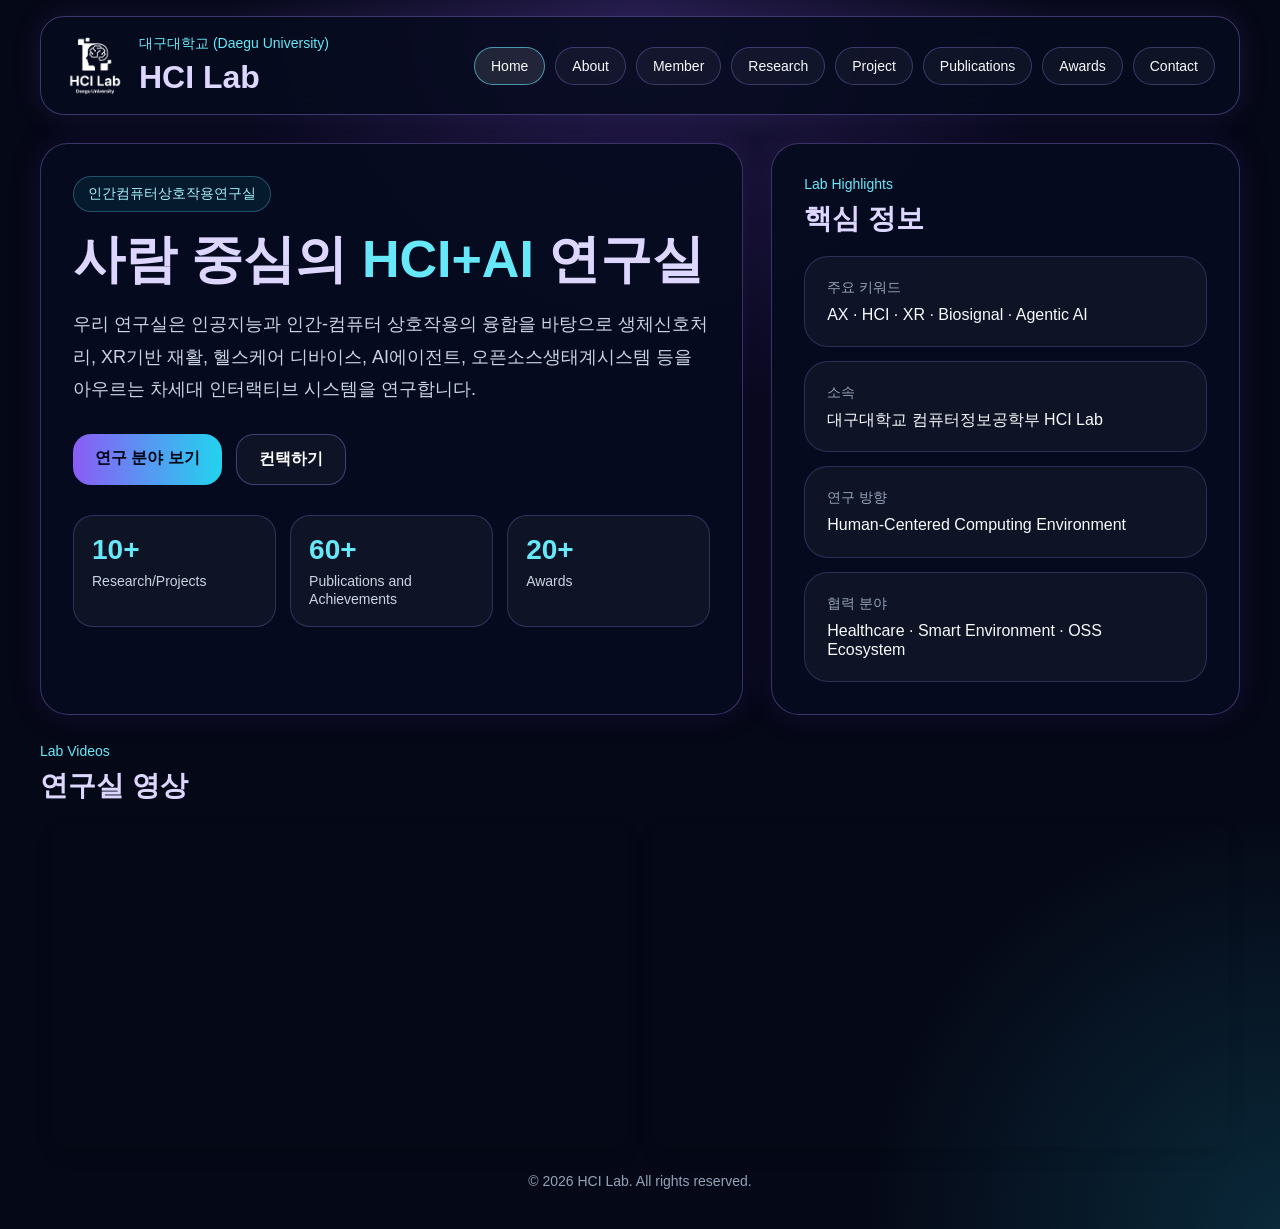
==== commit 1eac81ac: "add youtube" ====
--- a/index.html
+++ b/index.html
@@ -79,26 +79,38 @@
       </div>
     </section>
 
-    <section class="section grid-3">
-      <div class="card">
-        <div class="eyebrow">About</div>
-        <h3 class="page-title">연구실 소개</h3>
-        <p class="text">연구실 비전, 교수 소개, 연구 방향을 담은 페이지입니다.</p>
-        <div class="btn-group"><a class="btn-primary" href="about.html">자세히 보기</a></div>
-      </div>
-      <div class="card">
-        <div class="eyebrow">Research</div>
-        <h3 class="page-title">연구 분야</h3>
-        <p class="text">AX+HCI, XR, 바이오신호, 헬스케어 에이전트 연구를 정리합니다.</p>
-        <div class="btn-group"><a class="btn-primary" href="research.html">자세히 보기</a></div>
-      </div>
-      <div class="card">
-        <div class="eyebrow">Projects</div>
-        <h3 class="page-title">프로젝트</h3>
-        <p class="text">수행 중인 연구 과제, 산학협력, 개발 중인 시스템을 소개합니다.</p>
-        <div class="btn-group"><a class="btn-primary" href="projects.html">자세히 보기</a></div>
-      </div>
-    </section>
+<section class="section">
+  <div class="section-header" style="margin-bottom:18px;">
+    <div>
+      <div class="eyebrow">Lab Videos</div>
+      <h3 style="font-size:28px;">연구실 영상</h3>
+    </div>
+  </div>
+
+  <div class="video-row">
+
+    <!-- 영상 1 -->
+    <div class="video-box">
+      <iframe 
+        src="https://www.youtube.com/embed/1eyJQSiv-pg"
+        title="Video 1"
+        frameborder="0"
+        allowfullscreen>
+      </iframe>
+    </div>
+
+    <!-- 영상 2 -->
+    <div class="video-box">
+      <iframe 
+        src="https://www.youtube.com/embed/2YRIc9WSNo4?si=rixb3j6fYmChLufJ"
+        title="Video 2"
+        frameborder="0"
+        allowfullscreen>
+      </iframe>
+    </div>
+
+  </div>
+</section>
 
     <footer>© 2026 HCI Lab. All rights reserved.</footer>
   </div>
--- a/styles.css
+++ b/styles.css
@@ -288,8 +288,8 @@
 }
 
 .avatar-img{
-    width: 120%;
-    height: 120%;
+    width: 100%;
+    height: 100%;
     object-fit: cover;
 
     border-radius: 50%;     /* 원형 */
@@ -340,11 +340,11 @@
 }
 
 /* 한글 소속 */
-.professor-info .affiliation{
+.professor-info .affiliation-kor{
     margin: 0 0 8px 0;
     font-size: 16px;
     font-weight: 600;
-    color: #dbeafe;
+    color: #a591ff;
     line-height: 1.5;
 }
 
@@ -381,4 +381,70 @@
     .professor-info{
         text-align: center;
     }
+}
+
+.graduate-grid{
+    display: grid;
+    grid-template-columns: 1fr;
+    gap: 24px;
+}
+
+.undergraduate-grid{
+    display: grid;
+    grid-template-columns: repeat(3, 1fr);
+    gap: 24px;
+}
+
+.member-box .affiliation{
+    margin: 0 0 12px 0;
+    font-size: 15px;
+    color: #7dd3fc;
+    line-height: 1.5;
+}
+
+/* 마우스 올렸을 때 카드 효과 */
+.graduate-box:hover{
+    transform: translateY(-4px);
+    box-shadow: 0 14px 30px rgba(0,0,0,0.35);
+    transition: all 0.3s ease;
+}
+
+/* 마우스 올렸을 때 카드 효과 */
+.undergraduate-box:hover{
+    transform: translateY(-4px);
+    box-shadow: 0 14px 30px rgba(0,0,0,0.35);
+    transition: all 0.3s ease;
+}
+
+.video-row {
+  display: flex;
+  gap: 24px;
+  justify-content: center;
+  flex-wrap: wrap; /* 화면 작아지면 자동 줄바꿈 */
+}
+
+.video-box {
+  position: relative;
+  width: 48%;
+  padding-bottom: 27%; /* 16:9 비율 */
+  height: 0;
+  border-radius: 16px;
+  overflow: hidden;
+  box-shadow: 0 8px 20px rgba(0,0,0,0.08);
+}
+
+.video-box iframe {
+  position: absolute;
+  width: 100%;
+  height: 100%;
+  top: 0;
+  left: 0;
+}
+
+/* 모바일에서는 세로로 */
+@media (max-width: 768px) {
+  .video-box {
+    width: 100%;
+    padding-bottom: 56.25%;
+  }
 }
